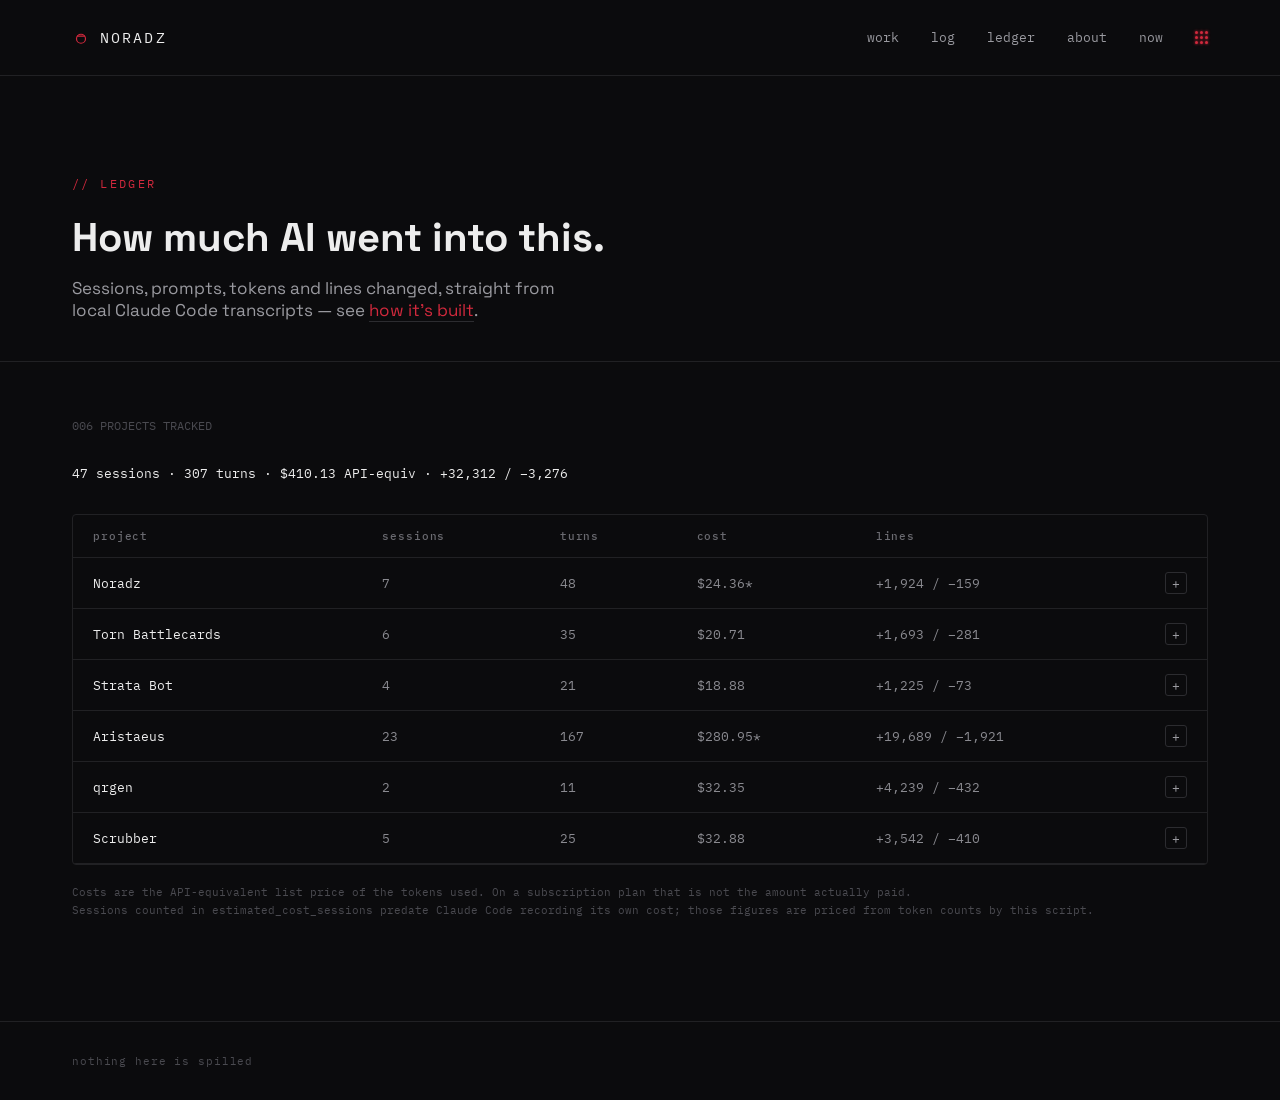
==== ledger.html @ 9664f4f3 "Give the ledger its own page, tighten page-head spacing, backfill the log - Moved the sitewide ledge" ====
<!doctype html>
<html lang="en">
<head>
  <meta charset="UTF-8">
  <meta name="viewport" content="width=device-width, initial-scale=1.0">
  <title>Ledger — Noradz</title>
  <meta name="description" content="How much AI work went into each project, straight from local Claude Code transcripts.">

  <link rel="preconnect" href="https://fonts.googleapis.com">
  <link rel="preconnect" href="https://fonts.gstatic.com" crossorigin>
  <link href="https://fonts.googleapis.com/css2?family=IBM+Plex+Mono:wght@400;500;600&family=Space+Grotesk:wght@500;600;700&display=swap" rel="stylesheet">

  <link rel="stylesheet" href="css/style.css">
  <link rel="icon" type="image/svg+xml" href="favicon.svg">
</head>
<body>

  <header class="nav">
    <a href="index.html" class="brand">
      <svg width="18" height="18" viewBox="0 0 24 24" fill="none" stroke="#d1293d" stroke-width="1.6" stroke-linecap="round" aria-hidden="true">
        <circle cx="12" cy="13" r="6"/>
        <path d="M7.13 9.5L16.87 9.5"/>
      </svg>
      <span>NORADZ</span>
    </a>
    <nav class="nav-links" aria-label="Primary">
      <a href="index.html#work">work</a>
      <a href="log.html">log</a>
      <a href="ledger.html">ledger</a>
      <a href="index.html#about">about</a>
      <a href="now.html">now</a>
      <span class="status-grid" aria-hidden="true">
        <span></span><span></span><span></span>
        <span></span><span></span><span></span>
        <span></span><span></span><span></span>
      </span>
    </nav>
  </header>

  <section class="page-head">
    <p class="eyebrow">// LEDGER</p>
    <h1>How much AI went into this.</h1>
    <p class="subhead">Sessions, prompts, tokens and lines changed, straight from local Claude Code transcripts — see <a href="https://github.com/Peytonizer/noradz/blob/main/README.md#build-ledger" class="ledger-lead-link">how it's built</a>.</p>
  </section>

  <section class="ledger" id="ledger">
    <p class="count ledger-count">—</p>
    <p class="ledger-totals">—</p>
    <div class="ledger-table-wrap">
      <table class="ledger-table">
        <thead>
          <tr>
            <th>project</th>
            <th>sessions</th>
            <th>turns</th>
            <th>cost</th>
            <th>lines</th>
            <th aria-hidden="true"></th>
          </tr>
        </thead>
        <tbody><!-- populated by js/ledger.js from data/ledger.json --></tbody>
      </table>
    </div>
    <div class="ledger-notes"></div>
  </section>

  <footer class="site-footer">
    <p class="lore">nothing here is spilled</p>
  </footer>

  <script src="js/ledger.js" defer></script>
</body>
</html>
---- css/style.css ----
/*
  Noradz landing page — "Signal" direction (red/black, techy).
  Built from noradz-site-spec.md. Desktop layout (1440px canvas) is the
  spec'd source of truth; breakpoints below are a build decision, not
  part of the mockup.
*/

:root {
  /* Colour tokens — red (--accent) is the sole accent colour. Don't add a second. */
  --bg: #0b0b0d;
  --surface: #131315;
  --border: #212124;
  --border-soft: #2c2c30;
  --text: #ededed;
  --text-muted: #9a9aa0;
  --text-dim: #8a8a90;
  --text-faint: #6a6a70;
  --text-faintest: #4a4a50;
  --accent: #d1293d;
  --accent-hover: #ee5a6b;

  --font-body: 'Space Grotesk', system-ui, sans-serif;
  --font-mono: 'IBM Plex Mono', 'Courier New', monospace;
}

* {
  box-sizing: border-box;
}

html {
  color-scheme: dark;
}

body {
  margin: 0;
  background: var(--bg);
  color: var(--text);
  font-family: var(--font-body);
  -webkit-font-smoothing: antialiased;
}

a {
  color: inherit;
  text-decoration: none;
}

/* ---------- Nav ---------- */

.nav {
  display: flex;
  align-items: center;
  justify-content: space-between;
  padding: 28px 72px;
  border-bottom: 1px solid var(--border);
}

.brand {
  display: flex;
  align-items: center;
  gap: 10px;
  font-family: var(--font-mono);
  font-size: 15px;
  letter-spacing: 0.14em;
}

.nav-links {
  display: flex;
  align-items: center;
  gap: 32px;
  font-family: var(--font-mono);
  font-size: 13px;
  color: var(--text-muted);
}

.nav-links a:hover {
  color: var(--accent-hover);
}

/* Live/status mark — a 3x3 dot grid (swapped in for the single dot per
   the design canvas's alternate logo option). */
.status-grid {
  display: grid;
  grid-template-columns: repeat(3, 3px);
  grid-template-rows: repeat(3, 3px);
  gap: 2px;
}

.status-grid span {
  width: 3px;
  height: 3px;
  border-radius: 50%;
  background: var(--accent);
  box-shadow: 0 0 3px var(--accent);
}

/* ---------- Hero ---------- */

.hero {
  padding: 140px 72px 120px;
  border-bottom: 1px solid var(--border);
}

.eyebrow {
  font-family: var(--font-mono);
  font-size: 12px;
  letter-spacing: 0.2em;
  color: var(--accent);
  margin: 0 0 24px;
}

.hero h1 {
  font-size: 64px;
  font-weight: 700;
  line-height: 1.08;
  max-width: 780px;
  margin: 0 0 24px;
}

.subhead {
  font-size: 17px;
  color: var(--text-muted);
  max-width: 520px;
  margin: 0 0 40px;
}

.cta-row {
  display: flex;
  align-items: center;
  gap: 16px;
}

.btn {
  display: inline-block;
  border-radius: 3px;
  padding: 12px 22px;
}

.btn-primary {
  background: var(--accent);
  color: var(--bg);
  font-size: 14px;
  font-weight: 600;
}

.btn-primary:hover {
  background: var(--accent-hover);
}

.btn-secondary {
  font-family: var(--font-mono);
  font-size: 13px;
  border: 1px solid var(--border-soft);
}

.btn-secondary:hover {
  border-color: var(--text-muted);
}

/* ---------- Projects ---------- */

.projects {
  padding: 100px 72px;
}

.section-header {
  display: flex;
  align-items: baseline;
  justify-content: space-between;
  margin-bottom: 40px;
}

.section-header .eyebrow {
  margin: 0;
  font-size: 13px;
  text-transform: uppercase;
  letter-spacing: 0.18em;
  color: var(--text-faint);
}

.count {
  font-family: var(--font-mono);
  font-size: 12px;
  color: var(--text-faintest);
}

.project-grid {
  display: grid;
  grid-template-columns: repeat(3, 1fr);
  gap: 24px;
}

.card {
  background: var(--surface);
  border: 1px solid var(--border);
  border-radius: 4px;
  padding: 32px;
}

.kicker {
  font-family: var(--font-mono);
  font-size: 11px;
  color: var(--accent);
  margin: 0 0 16px;
}

/* Row pairing the kicker with an optional status badge (e.g. unspilled). */
.card-meta {
  display: flex;
  align-items: center;
  justify-content: space-between;
  margin-bottom: 16px;
}

.card-meta .kicker {
  margin: 0;
}

/* Link to a project's live noradz.io subdomain, shown beside the kicker.
   Not a whole-card link: the card already nests the ledger-stat anchor
   below, and a link inside a link is invalid HTML. */
.card-visit {
  font-family: var(--font-mono);
  font-size: 11px;
  color: var(--accent);
  white-space: nowrap;
}

.card-visit:hover {
  color: var(--accent-hover);
}

/* Marks a project whose repo is still private. Class name is decoupled from
   the label text (currently "private") since the wording's been revised
   more than once — rename the text without renaming the class. */
.badge-private {
  display: inline-flex;
  align-items: center;
  gap: 5px;
  font-family: var(--font-mono);
  font-size: 11px;
  color: var(--text-faint);
  border: 1px dashed var(--border-soft);
  border-radius: 20px;
  padding: 4px 10px;
}

.card h3 {
  font-size: 20px;
  font-weight: 600;
  margin: 0 0 12px;
}

.card .desc {
  font-size: 14px;
  color: var(--text-dim);
  margin: 0 0 20px;
}

.tags {
  display: flex;
  flex-wrap: wrap;
  gap: 8px;
}

.tag {
  font-family: var(--font-mono);
  font-size: 11px;
  border: 1px solid var(--border-soft);
  border-radius: 20px;
  padding: 4px 10px;
  color: var(--text-muted);
}

/* Ledger stat line appended to a card by js/ledger.js once data/ledger.json
   loads. Absent (rather than empty) when the fetch fails, e.g. opened via
   file:// — see the note in that script. */
/* Deliberately not flex: the stats text often wraps at 3-up card widths,
   and a flex-positioned link stays pinned beside its first line instead of
   following it. Plain inline flow wraps stats + link as one run of text. */
.card-ledger {
  margin-top: 20px;
  padding-top: 16px;
  border-top: 1px solid var(--border-soft);
  font-family: var(--font-mono);
  font-size: 11px;
}

.card-ledger-stats {
  color: var(--text-faint);
}

.card-ledger-link {
  color: var(--accent);
  white-space: nowrap;
}

.card-ledger-link:hover {
  color: var(--accent-hover);
}

/* ---------- Ledger ----------
   Lives on its own page (ledger.html) behind a .page-head, which already
   supplies the divider above — no border-top needed here. */

.ledger {
  padding: 56px 72px 100px;
}

.ledger .count {
  display: block;
  margin: 0 0 32px;
}

.ledger-lead {
  font-size: 15px;
  color: var(--text-muted);
  max-width: 560px;
  margin: 0 0 32px;
}

.ledger-lead-link {
  color: var(--accent);
  border-bottom: 1px solid var(--border-soft);
}

.ledger-lead-link:hover {
  color: var(--accent-hover);
}

.ledger-totals {
  font-family: var(--font-mono);
  font-size: 13px;
  color: var(--text);
  margin: 0 0 32px;
}

.ledger-table-wrap {
  overflow-x: auto;
  border: 1px solid var(--border);
  border-radius: 4px;
}

.ledger-table {
  width: 100%;
  min-width: 560px;
  border-collapse: collapse;
  font-family: var(--font-mono);
  font-size: 13px;
}

.ledger-table thead th {
  text-align: left;
  font-weight: 500;
  font-size: 11px;
  letter-spacing: 0.08em;
  color: var(--text-faint);
  padding: 14px 20px;
  border-bottom: 1px solid var(--border);
}

.ledger-cell {
  padding: 14px 20px;
  color: var(--text-dim);
  border-bottom: 1px solid var(--border);
  white-space: nowrap;
}

.ledger-cell-name {
  color: var(--text);
  white-space: normal;
}

.ledger-cell-toggle {
  width: 1%;
}

.ledger-toggle {
  width: 22px;
  height: 22px;
  border-radius: 3px;
  border: 1px solid var(--border-soft);
  background: transparent;
  color: var(--text-muted);
  font-family: var(--font-mono);
  font-size: 13px;
  line-height: 1;
  cursor: pointer;
}

.ledger-toggle:hover {
  border-color: var(--accent);
  color: var(--accent-hover);
}

.ledger-detail-cell {
  padding: 4px 20px 18px;
  background: var(--surface);
  border-bottom: 1px solid var(--border);
}

.ledger-detail-line {
  margin: 6px 0;
  font-size: 12px;
  color: var(--text-faint);
}

.ledger-notes {
  margin-top: 20px;
}

.ledger-note {
  font-family: var(--font-mono);
  font-size: 11px;
  color: var(--text-faintest);
  margin: 4px 0;
}

/* ---------- About ---------- */

.about {
  padding: 100px 72px;
  border-top: 1px solid var(--border);
}

.about-eyebrow {
  font-family: var(--font-mono);
  font-size: 13px;
  text-transform: uppercase;
  letter-spacing: 0.18em;
  color: var(--text-faint);
  margin: 0 0 32px;
}

.about-lead {
  font-size: 17px;
  color: var(--text-muted);
  max-width: 520px;
  margin: 0 0 16px;
}

.about-byline {
  font-family: var(--font-mono);
  font-size: 13px;
  color: var(--text-dim);
  margin: 0;
}

/* ---------- Page head (log, now) ----------
   Lighter version of .hero for secondary pages: same eyebrow/border rhythm,
   smaller heading, no CTA row. */

.page-head {
  padding: 100px 72px 40px;
  border-bottom: 1px solid var(--border);
}

.page-head h1 {
  font-size: 40px;
  font-weight: 700;
  line-height: 1.15;
  max-width: 640px;
  margin: 0 0 16px;
}

.page-head .subhead {
  margin-bottom: 0;
}

/* ---------- Log ---------- */

.log {
  padding: 56px 72px 100px;
}

.feed-links {
  display: flex;
  gap: 20px;
  margin: 0 0 48px;
  font-family: var(--font-mono);
  font-size: 12px;
}

.feed-links a {
  color: var(--accent);
}

.feed-links a:hover {
  color: var(--accent-hover);
}

.log-entry {
  padding: 32px 0;
  border-top: 1px solid var(--border);
}

.log-entry:first-child {
  border-top: none;
  padding-top: 0;
}

.log-date {
  font-family: var(--font-mono);
  font-size: 11px;
  color: var(--text-faint);
  margin: 0 0 8px;
}

.log-entry-title {
  font-size: 22px;
  font-weight: 600;
  margin: 0 0 12px;
}

.log-entry-body {
  font-size: 15px;
  color: var(--text-dim);
  max-width: 640px;
}

.log-entry-body p {
  margin: 0 0 12px;
}

.log-entry-body p:last-child {
  margin-bottom: 0;
}

.log-entry-body code {
  font-family: var(--font-mono);
  font-size: 0.9em;
  background: var(--surface);
  border: 1px solid var(--border-soft);
  border-radius: 3px;
  padding: 1px 5px;
}

.log-entry-body a {
  color: var(--accent);
  border-bottom: 1px solid var(--border-soft);
}

.log-entry-body a:hover {
  color: var(--accent-hover);
}

/* ---------- Now ---------- */

.now {
  padding: 56px 72px 100px;
}

.now-updated {
  font-family: var(--font-mono);
  font-size: 12px;
  color: var(--text-faintest);
  margin: 0 0 32px;
}

.now-body {
  font-size: 16px;
  color: var(--text-dim);
  max-width: 560px;
}

.now-body p {
  margin: 0 0 16px;
}

.now-body p:last-child {
  margin-bottom: 0;
}

/* ---------- Footer ---------- */

.site-footer {
  display: flex;
  align-items: center;
  justify-content: space-between;
  padding: 32px 72px;
  border-top: 1px solid var(--border);
}

.lore {
  font-family: var(--font-mono);
  font-size: 11px;
  letter-spacing: 0.08em;
  color: var(--text-faintest);
  margin: 0;
}

/* ---------- Responsive ----------
   Not covered by the spec (1440px desktop only) — breakpoints below
   are a build-time decision, chosen to keep the same visual rhythm
   at smaller widths. */

@media (max-width: 900px) {
  .nav,
  .hero,
  .page-head,
  .projects,
  .ledger,
  .log,
  .now,
  .site-footer {
    padding-left: 32px;
    padding-right: 32px;
  }

  .hero {
    padding-top: 96px;
    padding-bottom: 80px;
  }

  .hero h1 {
    font-size: 44px;
  }

  .page-head h1 {
    font-size: 32px;
  }

  .project-grid {
    grid-template-columns: 1fr;
  }
}

@media (max-width: 560px) {
  .nav {
    flex-wrap: wrap;
    gap: 16px;
  }

  .nav-links {
    gap: 20px;
  }

  .hero h1 {
    font-size: 34px;
  }

  .cta-row {
    flex-wrap: wrap;
  }

  .site-footer {
    flex-direction: column;
    align-items: flex-start;
    gap: 8px;
  }
}
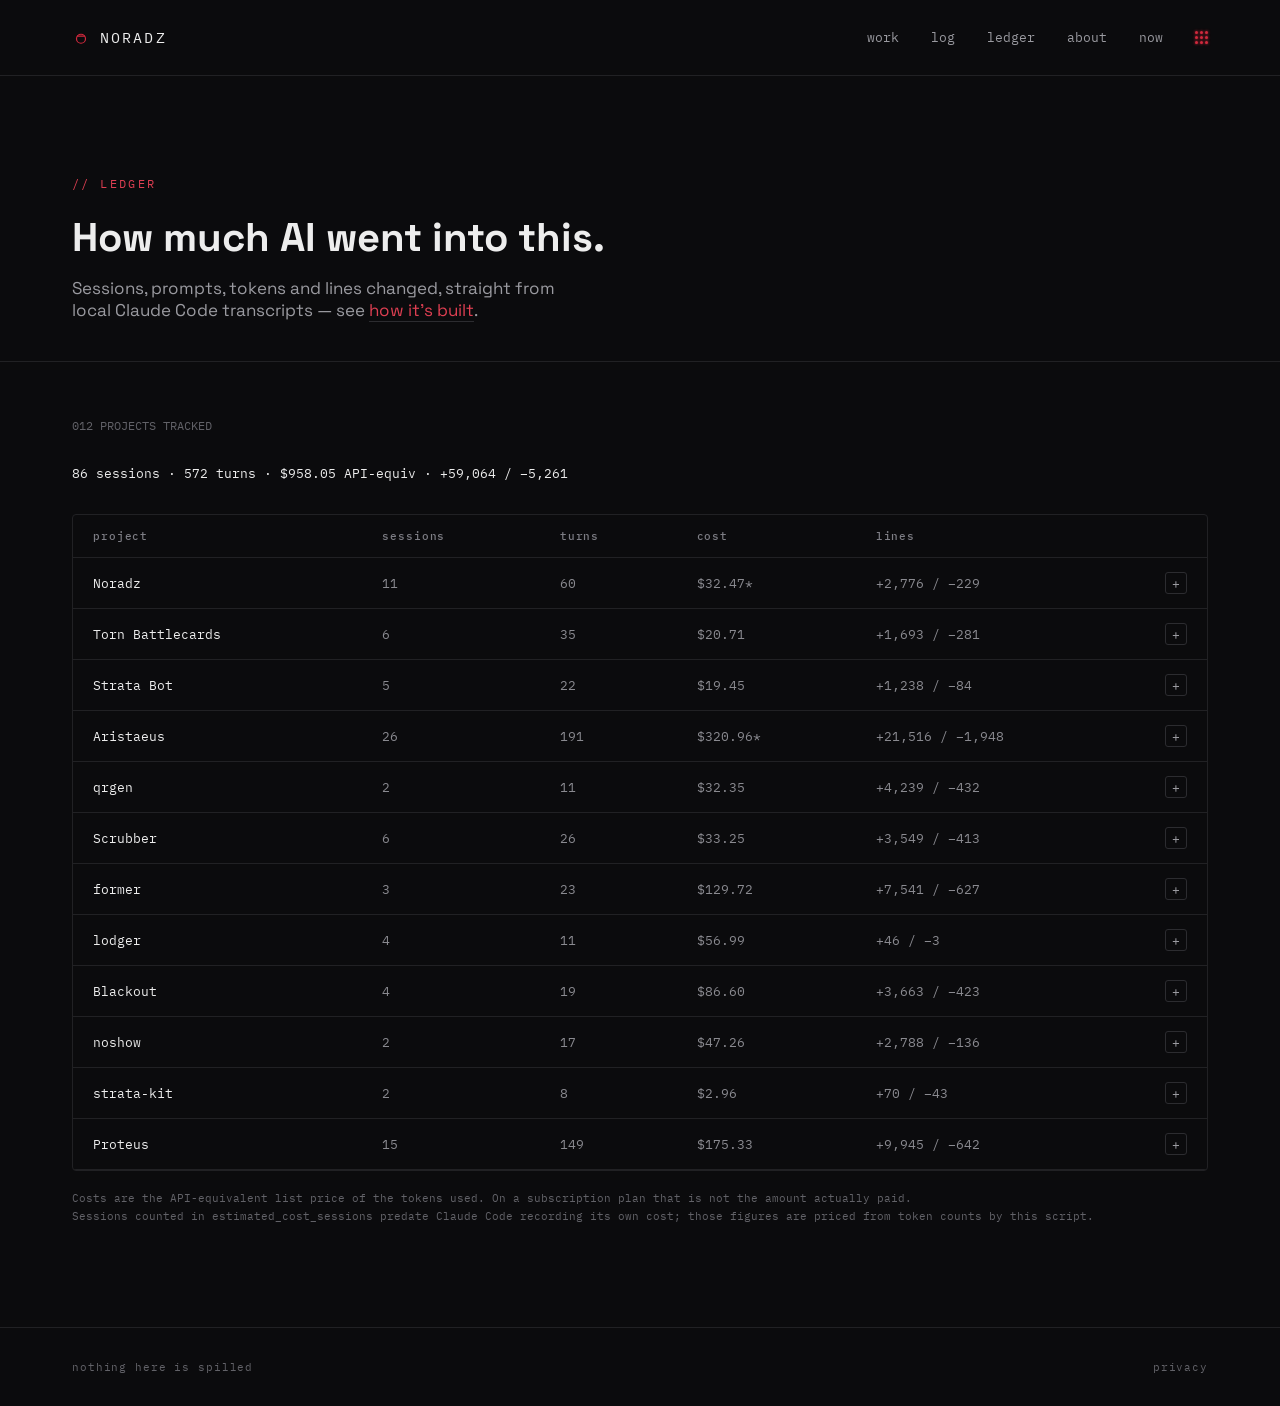
==== commit 6277e641: "Add privacy policy page for Proteus's Google OAuth requirement Adds /privacy (privacy.html), linked " ====
--- a/ledger.html
+++ b/ledger.html
@@ -66,6 +66,7 @@
 
   <footer class="site-footer">
     <p class="lore">nothing here is spilled</p>
+    <a class="footer-link" href="privacy.html">privacy</a>
   </footer>
 
   <script src="js/ledger.js" defer></script>
--- a/css/style.css
+++ b/css/style.css
@@ -14,10 +14,27 @@
   --text: #ededed;
   --text-muted: #9a9aa0;
   --text-dim: #8a8a90;
-  --text-faint: #6a6a70;
-  --text-faintest: #4a4a50;
+  /* faint/faintest brightened from the original spec values (#6a6a70, #4a4a50 —
+     3.7:1 and 2.2:1 against --bg, both below WCAG AA's 4.5:1 for normal text)
+     after Matt found the live site hard to read. These carry section labels,
+     table headers, dates and the ledger's cost caveats — read constantly, not
+     just decorative. Matches the same fix already shipped in Scrubber's
+     Tailwind config, which copied this palette from noradz in the first
+     place; the two "Signal"-themed sites should stay in sync. faint now
+     clears AA (4.8:1); faintest stays the dimmest tier by design but is no
+     longer near-invisible (3.3:1).
+     — 2026-09-03 */
+  --text-faint: #7d7d84;
+  --text-faintest: #626268;
   --accent: #d1293d;
   --accent-hover: #ee5a6b;
+  /* accent-as-text variant: --accent itself is only 3.8:1 against --bg, below
+     AA for normal-size text. Used for kickers, eyebrows and inline links —
+     real content, not decoration. --accent stays unchanged for fills,
+     borders and the primary button (a larger, separate contrast question —
+     see the site's CHANGELOG). --accent-hover (5.9:1) still reads as a step
+     brighter on hover. */
+  --accent-text: #de3f52;
 
   --font-body: 'Space Grotesk', system-ui, sans-serif;
   --font-mono: 'IBM Plex Mono', 'Courier New', monospace;
@@ -104,7 +121,7 @@
   font-family: var(--font-mono);
   font-size: 12px;
   letter-spacing: 0.2em;
-  color: var(--accent);
+  color: var(--accent-text);
   margin: 0 0 24px;
 }
 
@@ -199,7 +216,7 @@
 .kicker {
   font-family: var(--font-mono);
   font-size: 11px;
-  color: var(--accent);
+  color: var(--accent-text);
   margin: 0 0 16px;
 }
 
@@ -221,7 +238,7 @@
 .card-visit {
   font-family: var(--font-mono);
   font-size: 11px;
-  color: var(--accent);
+  color: var(--accent-text);
   white-space: nowrap;
 }
 
@@ -290,7 +307,7 @@
 }
 
 .card-ledger-link {
-  color: var(--accent);
+  color: var(--accent-text);
   white-space: nowrap;
 }
 
@@ -319,7 +336,7 @@
 }
 
 .ledger-lead-link {
-  color: var(--accent);
+  color: var(--accent-text);
   border-bottom: 1px solid var(--border-soft);
 }
 
@@ -481,7 +498,7 @@
 }
 
 .feed-links a {
-  color: var(--accent);
+  color: var(--accent-text);
 }
 
 .feed-links a:hover {
@@ -535,7 +552,7 @@
 }
 
 .log-entry-body a {
-  color: var(--accent);
+  color: var(--accent-text);
   border-bottom: 1px solid var(--border-soft);
 }
 
@@ -570,6 +587,53 @@
   margin-bottom: 0;
 }
 
+/* ---------- Privacy ---------- */
+
+.policy {
+  padding: 56px 72px 100px;
+}
+
+.policy-updated {
+  font-family: var(--font-mono);
+  font-size: 12px;
+  color: var(--text-faintest);
+  margin: 0 0 32px;
+}
+
+.policy-body {
+  font-size: 15px;
+  color: var(--text-dim);
+  max-width: 640px;
+}
+
+.policy-body h2 {
+  font-size: 18px;
+  font-weight: 600;
+  color: var(--text);
+  margin: 32px 0 12px;
+}
+
+.policy-body h2:first-child {
+  margin-top: 0;
+}
+
+.policy-body p {
+  margin: 0 0 16px;
+}
+
+.policy-body p:last-child {
+  margin-bottom: 0;
+}
+
+.policy-body code {
+  font-family: var(--font-mono);
+  font-size: 0.9em;
+  background: var(--surface);
+  border: 1px solid var(--border-soft);
+  border-radius: 3px;
+  padding: 1px 5px;
+}
+
 /* ---------- Footer ---------- */
 
 .site-footer {
@@ -586,6 +650,17 @@
   letter-spacing: 0.08em;
   color: var(--text-faintest);
   margin: 0;
+}
+
+.footer-link {
+  font-family: var(--font-mono);
+  font-size: 11px;
+  letter-spacing: 0.08em;
+  color: var(--text-faintest);
+}
+
+.footer-link:hover {
+  color: var(--accent-text);
 }
 
 /* ---------- Responsive ----------
@@ -601,6 +676,7 @@
   .ledger,
   .log,
   .now,
+  .policy,
   .site-footer {
     padding-left: 32px;
     padding-right: 32px;
